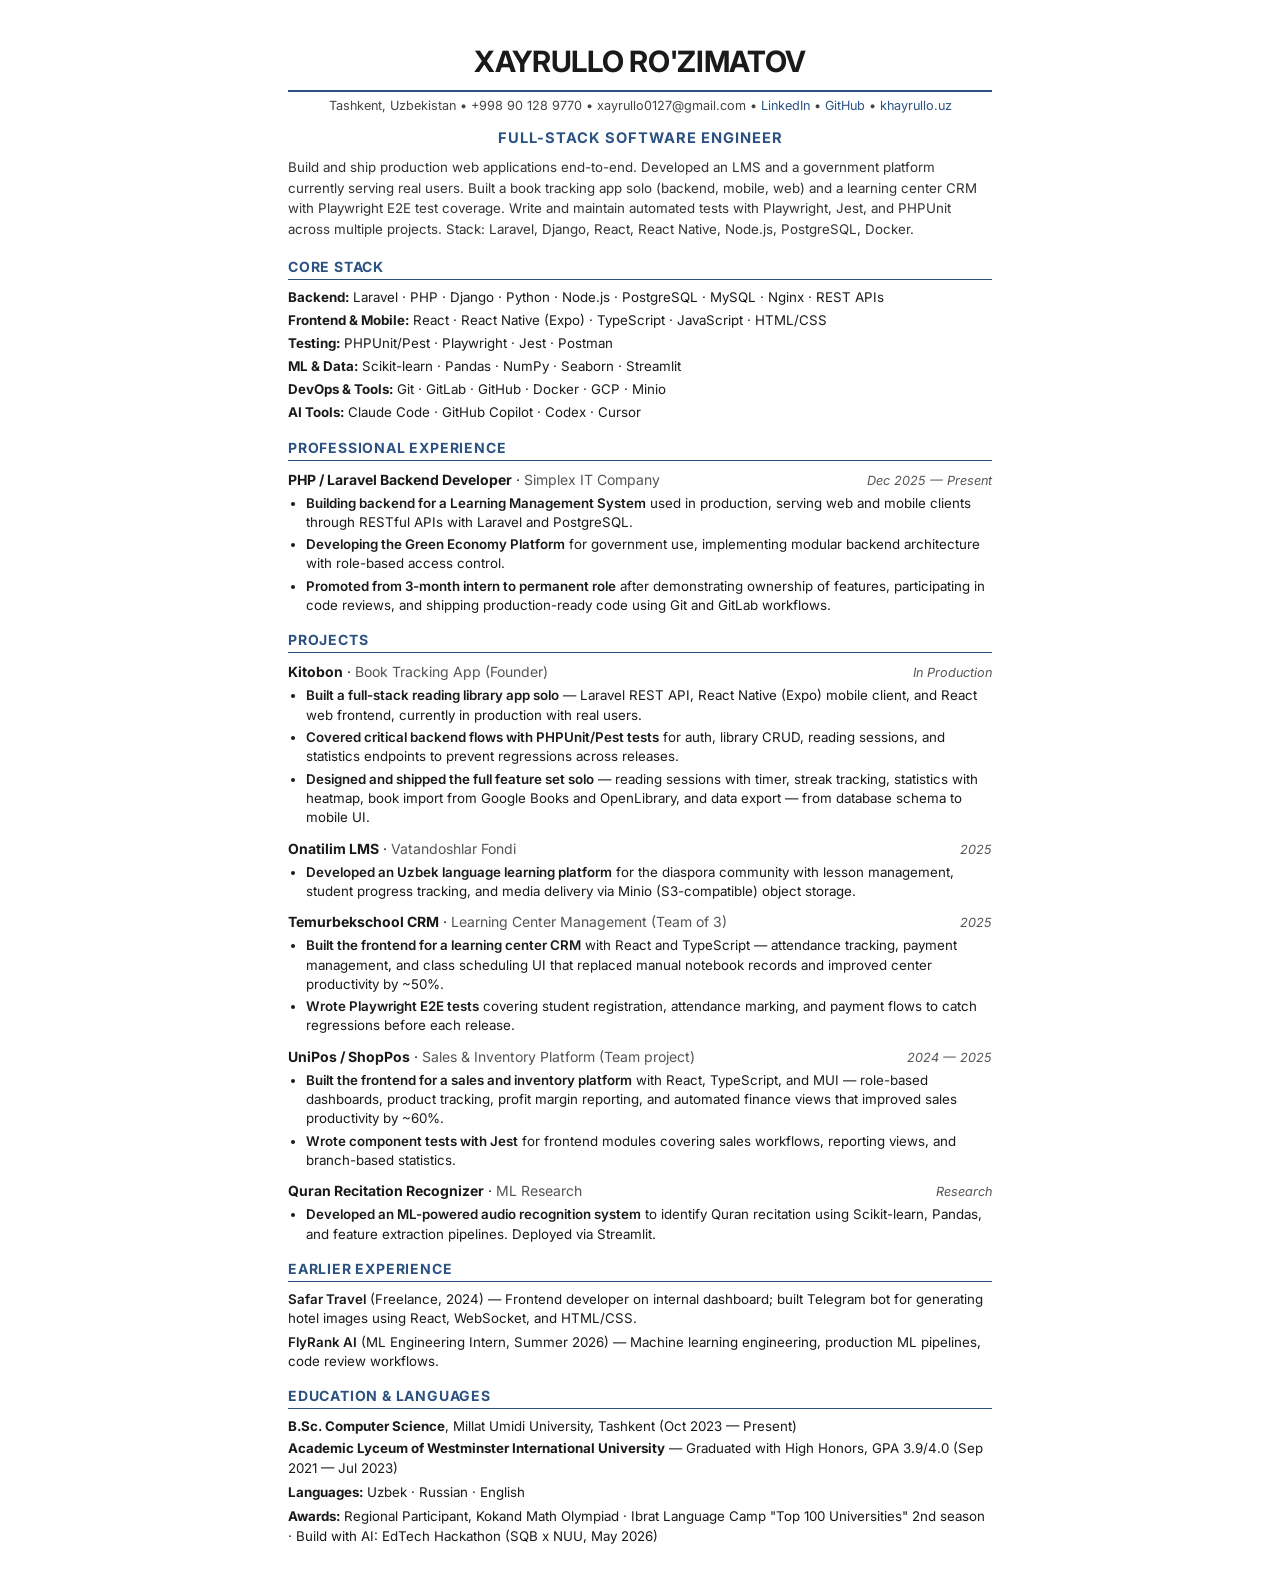
==== cv.html @ e72796e7 "Add professional CV (HTML + PDF) for Vention QA internship - cv.html: Abulqosim Rafiqov-style single" ====
<!DOCTYPE html>
<html lang="en">
<head>
<meta charset="UTF-8">
<meta name="viewport" content="width=device-width, initial-scale=1.0">
<title>Xayrullo Ro'zimatov — Full-Stack Software Engineer</title>
<style>
  @import url('https://fonts.googleapis.com/css2?family=Inter:wght@400;500;600;700&display=swap');

  * { margin: 0; padding: 0; box-sizing: border-box; }

  body {
    font-family: 'Inter', -apple-system, sans-serif;
    color: #1a1a1a;
    line-height: 1.5;
    font-size: 10.5pt;
    background: #fff;
  }

  .page {
    max-width: 800px;
    margin: 0 auto;
    padding: 40px 48px;
  }

  /* Header */
  @page {
    margin: 0.4in 0.4in;
  }

  .name {
    font-size: 22pt;
    font-weight: 700;
    text-align: center;
    letter-spacing: -0.3px;
    color: #1a1a1a;
    border-bottom: 2.5px solid #2c5282;
    padding-bottom: 6px;
    margin-bottom: 4px;
  }

  .contact-line {
    text-align: center;
    font-size: 9.5pt;
    color: #444;
    margin-bottom: 12px;
  }

  .contact-line a {
    color: #2c5282;
    text-decoration: none;
  }

  /* Title & Summary */
  .title-line {
    text-align: center;
    font-size: 11pt;
    font-weight: 700;
    color: #2c5282;
    text-transform: uppercase;
    letter-spacing: 1px;
    margin-bottom: 8px;
  }

  .summary {
    font-size: 10pt;
    color: #333;
    line-height: 1.55;
    margin-bottom: 16px;
  }

  /* Section headers */
  .section-head {
    font-size: 10.5pt;
    font-weight: 700;
    color: #2c5282;
    text-transform: uppercase;
    letter-spacing: 0.8px;
    border-bottom: 1.5px solid #2c5282;
    padding-bottom: 2px;
    margin-top: 14px;
    margin-bottom: 8px;
  }

  /* Core stack */
  .stack-row {
    margin-bottom: 3px;
    font-size: 10pt;
  }

  .stack-label {
    font-weight: 700;
    color: #1a1a1a;
  }

  /* Experience */
  .job-header {
    display: flex;
    justify-content: space-between;
    align-items: baseline;
    margin-bottom: 2px;
  }

  .job-title {
    font-weight: 700;
    font-size: 10.5pt;
  }

  .job-company {
    color: #555;
  }

  .job-date {
    font-size: 9.5pt;
    color: #555;
    font-style: italic;
    white-space: nowrap;
  }

  .achievements {
    list-style: disc;
    padding-left: 18px;
    margin-top: 4px;
    margin-bottom: 10px;
  }

  .achievements li {
    margin-bottom: 3px;
    font-size: 10pt;
    line-height: 1.45;
  }

  .achievements li strong {
    font-weight: 600;
  }

  /* Earlier experience */
  .earlier {
    font-size: 10pt;
    margin-bottom: 4px;
    line-height: 1.45;
  }

  .earlier strong {
    font-weight: 600;
  }

  /* Education */
  .edu-line {
    font-size: 10pt;
    margin-bottom: 2px;
  }

  /* Print */
  @media print {
    body { font-size: 10pt; }
    .page { padding: 24px 36px; max-width: 100%; }
    a { color: #2c5282 !important; }
  }
</style>
</head>
<body>
<div class="page">

  <div class="name">XAYRULLO RO'ZIMATOV</div>
  <div class="contact-line">
    Tashkent, Uzbekistan &bull; +998 90 128 9770 &bull; xayrullo0127@gmail.com &bull;
    <a href="https://www.linkedin.com/in/xayrullo-ro-zimatov-a2b4b7243/">LinkedIn</a> &bull;
    <a href="https://github.com/kruzimatov">GitHub</a> &bull;
    <a href="https://khayrullo.uz">khayrullo.uz</a>
  </div>

  <div class="title-line">Full-Stack Software Engineer</div>

  <div class="summary">
    Build and ship production web applications end-to-end. Developed an LMS and a government platform currently serving real users. Built a book tracking app solo (backend, mobile, web) and a learning center CRM with Playwright E2E test coverage. Write and maintain automated tests with Playwright, Jest, and PHPUnit across multiple projects. Stack: Laravel, Django, React, React Native, Node.js, PostgreSQL, Docker.
  </div>

  <div class="section-head">Core Stack</div>
  <div class="stack-row"><span class="stack-label">Backend:</span> Laravel &middot; PHP &middot; Django &middot; Python &middot; Node.js &middot; PostgreSQL &middot; MySQL &middot; Nginx &middot; REST APIs</div>
  <div class="stack-row"><span class="stack-label">Frontend & Mobile:</span> React &middot; React Native (Expo) &middot; TypeScript &middot; JavaScript &middot; HTML/CSS</div>
  <div class="stack-row"><span class="stack-label">Testing:</span> PHPUnit/Pest &middot; Playwright &middot; Jest &middot; Postman</div>
  <div class="stack-row"><span class="stack-label">ML & Data:</span> Scikit-learn &middot; Pandas &middot; NumPy &middot; Seaborn &middot; Streamlit</div>
  <div class="stack-row"><span class="stack-label">DevOps & Tools:</span> Git &middot; GitLab &middot; GitHub &middot; Docker &middot; GCP &middot; Minio</div>
  <div class="stack-row"><span class="stack-label">AI Tools:</span> Claude Code &middot; GitHub Copilot &middot; Codex &middot; Cursor</div>

  <div class="section-head">Professional Experience</div>

  <div class="job-header">
    <div><span class="job-title">PHP / Laravel Backend Developer</span> &middot; <span class="job-company">Simplex IT Company</span></div>
    <div class="job-date">Dec 2025 &mdash; Present</div>
  </div>
  <ul class="achievements">
    <li><strong>Building backend for a Learning Management System</strong> used in production, serving web and mobile clients through RESTful APIs with Laravel and PostgreSQL.</li>
    <li><strong>Developing the Green Economy Platform</strong> for government use, implementing modular backend architecture with role-based access control.</li>
    <li><strong>Promoted from 3-month intern to permanent role</strong> after demonstrating ownership of features, participating in code reviews, and shipping production-ready code using Git and GitLab workflows.</li>
  </ul>

  <div class="section-head">Projects</div>

  <div class="job-header">
    <div><span class="job-title">Kitobon</span> &middot; <span class="job-company">Book Tracking App (Founder)</span></div>
    <div class="job-date">In Production</div>
  </div>
  <ul class="achievements">
    <li><strong>Built a full-stack reading library app solo</strong> — Laravel REST API, React Native (Expo) mobile client, and React web frontend, currently in production with real users.</li>
    <li><strong>Covered critical backend flows with PHPUnit/Pest tests</strong> for auth, library CRUD, reading sessions, and statistics endpoints to prevent regressions across releases.</li>
    <li><strong>Designed and shipped the full feature set solo</strong> — reading sessions with timer, streak tracking, statistics with heatmap, book import from Google Books and OpenLibrary, and data export — from database schema to mobile UI.</li>
  </ul>

  <div class="job-header">
    <div><span class="job-title">Onatilim LMS</span> &middot; <span class="job-company">Vatandoshlar Fondi</span></div>
    <div class="job-date">2025</div>
  </div>
  <ul class="achievements">
    <li><strong>Developed an Uzbek language learning platform</strong> for the diaspora community with lesson management, student progress tracking, and media delivery via Minio (S3-compatible) object storage.</li>
  </ul>

  <div class="job-header">
    <div><span class="job-title">Temurbekschool CRM</span> &middot; <span class="job-company">Learning Center Management (Team of 3)</span></div>
    <div class="job-date">2025</div>
  </div>
  <ul class="achievements">
    <li><strong>Built the frontend for a learning center CRM</strong> with React and TypeScript — attendance tracking, payment management, and class scheduling UI that replaced manual notebook records and improved center productivity by ~50%.</li>
    <li><strong>Wrote Playwright E2E tests</strong> covering student registration, attendance marking, and payment flows to catch regressions before each release.</li>
  </ul>

  <div class="job-header">
    <div><span class="job-title">UniPos / ShopPos</span> &middot; <span class="job-company">Sales & Inventory Platform (Team project)</span></div>
    <div class="job-date">2024 &mdash; 2025</div>
  </div>
  <ul class="achievements">
    <li><strong>Built the frontend for a sales and inventory platform</strong> with React, TypeScript, and MUI — role-based dashboards, product tracking, profit margin reporting, and automated finance views that improved sales productivity by ~60%.</li>
    <li><strong>Wrote component tests with Jest</strong> for frontend modules covering sales workflows, reporting views, and branch-based statistics.</li>
  </ul>

  <div class="job-header">
    <div><span class="job-title">Quran Recitation Recognizer</span> &middot; <span class="job-company">ML Research</span></div>
    <div class="job-date">Research</div>
  </div>
  <ul class="achievements">
    <li><strong>Developed an ML-powered audio recognition system</strong> to identify Quran recitation using Scikit-learn, Pandas, and feature extraction pipelines. Deployed via Streamlit.</li>
  </ul>

  <div class="section-head">Earlier Experience</div>
  <div class="earlier"><strong>Safar Travel</strong> (Freelance, 2024) &mdash; Frontend developer on internal dashboard; built Telegram bot for generating hotel images using React, WebSocket, and HTML/CSS.</div>
  <div class="earlier"><strong>FlyRank AI</strong> (ML Engineering Intern, Summer 2026) &mdash; Machine learning engineering, production ML pipelines, code review workflows.</div>

  <div class="section-head">Education & Languages</div>
  <div class="edu-line"><strong>B.Sc. Computer Science</strong>, Millat Umidi University, Tashkent (Oct 2023 &mdash; Present)</div>
  <div class="edu-line"><strong>Academic Lyceum of Westminster International University</strong> &mdash; Graduated with High Honors, GPA 3.9/4.0 (Sep 2021 &mdash; Jul 2023)</div>
  <div class="edu-line" style="margin-top: 4px;"><strong>Languages:</strong> Uzbek &middot; Russian &middot; English</div>
  <div class="edu-line" style="margin-top: 4px;"><strong>Awards:</strong> Regional Participant, Kokand Math Olympiad &middot; Ibrat Language Camp "Top 100 Universities" 2nd season &middot; Build with AI: EdTech Hackathon (SQB x NUU, May 2026)</div>

</div>
</body>
</html>
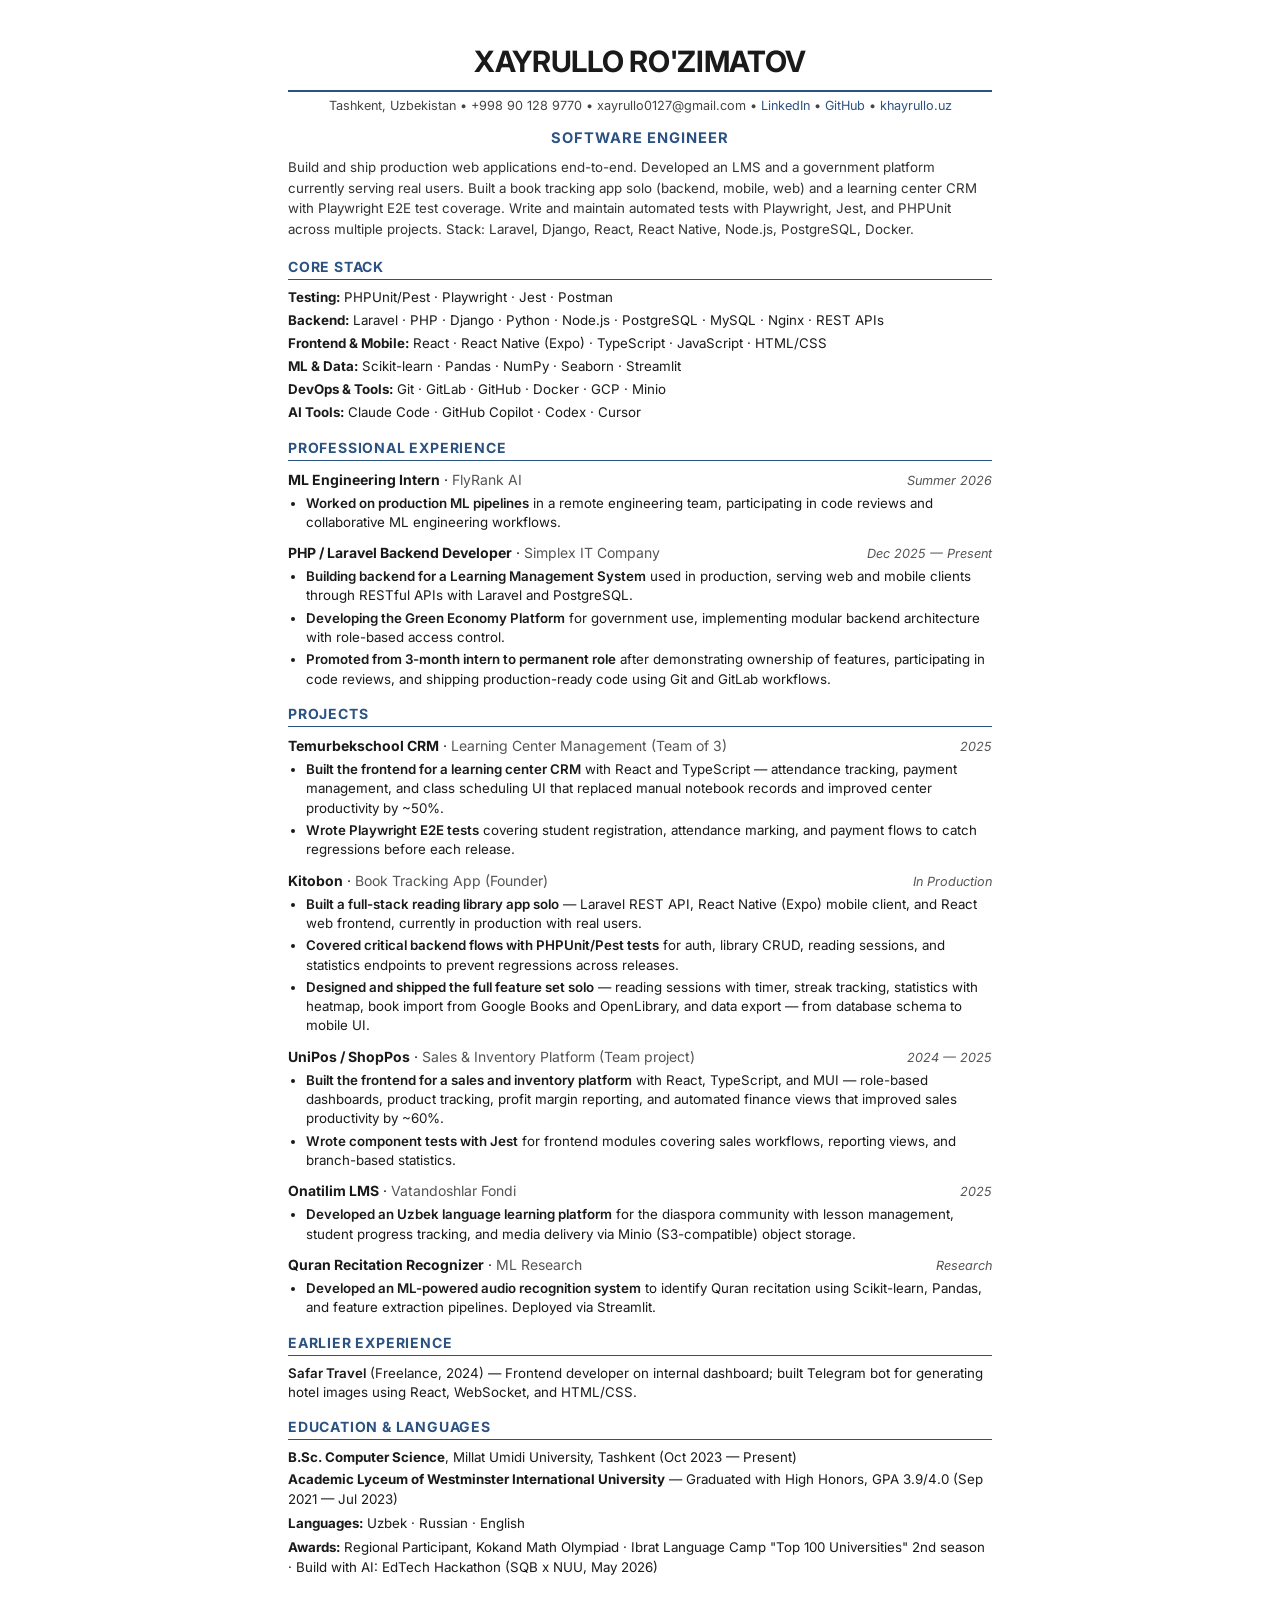
==== commit 380f2b71: "Optimize CV for QA internship application - Headline: Software Engineer - Testing first in Core Stac" ====
--- a/cv.html
+++ b/cv.html
@@ -170,16 +170,16 @@
     <a href="https://khayrullo.uz">khayrullo.uz</a>
   </div>
 
-  <div class="title-line">Full-Stack Software Engineer</div>
+  <div class="title-line">Software Engineer</div>
 
   <div class="summary">
     Build and ship production web applications end-to-end. Developed an LMS and a government platform currently serving real users. Built a book tracking app solo (backend, mobile, web) and a learning center CRM with Playwright E2E test coverage. Write and maintain automated tests with Playwright, Jest, and PHPUnit across multiple projects. Stack: Laravel, Django, React, React Native, Node.js, PostgreSQL, Docker.
   </div>
 
   <div class="section-head">Core Stack</div>
+  <div class="stack-row"><span class="stack-label">Testing:</span> PHPUnit/Pest &middot; Playwright &middot; Jest &middot; Postman</div>
   <div class="stack-row"><span class="stack-label">Backend:</span> Laravel &middot; PHP &middot; Django &middot; Python &middot; Node.js &middot; PostgreSQL &middot; MySQL &middot; Nginx &middot; REST APIs</div>
   <div class="stack-row"><span class="stack-label">Frontend & Mobile:</span> React &middot; React Native (Expo) &middot; TypeScript &middot; JavaScript &middot; HTML/CSS</div>
-  <div class="stack-row"><span class="stack-label">Testing:</span> PHPUnit/Pest &middot; Playwright &middot; Jest &middot; Postman</div>
   <div class="stack-row"><span class="stack-label">ML & Data:</span> Scikit-learn &middot; Pandas &middot; NumPy &middot; Seaborn &middot; Streamlit</div>
   <div class="stack-row"><span class="stack-label">DevOps & Tools:</span> Git &middot; GitLab &middot; GitHub &middot; Docker &middot; GCP &middot; Minio</div>
   <div class="stack-row"><span class="stack-label">AI Tools:</span> Claude Code &middot; GitHub Copilot &middot; Codex &middot; Cursor</div>
@@ -187,6 +187,14 @@
   <div class="section-head">Professional Experience</div>
 
   <div class="job-header">
+    <div><span class="job-title">ML Engineering Intern</span> &middot; <span class="job-company">FlyRank AI</span></div>
+    <div class="job-date">Summer 2026</div>
+  </div>
+  <ul class="achievements">
+    <li><strong>Worked on production ML pipelines</strong> in a remote engineering team, participating in code reviews and collaborative ML engineering workflows.</li>
+  </ul>
+
+  <div class="job-header">
     <div><span class="job-title">PHP / Laravel Backend Developer</span> &middot; <span class="job-company">Simplex IT Company</span></div>
     <div class="job-date">Dec 2025 &mdash; Present</div>
   </div>
@@ -199,6 +207,15 @@
   <div class="section-head">Projects</div>
 
   <div class="job-header">
+    <div><span class="job-title">Temurbekschool CRM</span> &middot; <span class="job-company">Learning Center Management (Team of 3)</span></div>
+    <div class="job-date">2025</div>
+  </div>
+  <ul class="achievements">
+    <li><strong>Built the frontend for a learning center CRM</strong> with React and TypeScript — attendance tracking, payment management, and class scheduling UI that replaced manual notebook records and improved center productivity by ~50%.</li>
+    <li><strong>Wrote Playwright E2E tests</strong> covering student registration, attendance marking, and payment flows to catch regressions before each release.</li>
+  </ul>
+
+  <div class="job-header">
     <div><span class="job-title">Kitobon</span> &middot; <span class="job-company">Book Tracking App (Founder)</span></div>
     <div class="job-date">In Production</div>
   </div>
@@ -209,6 +226,15 @@
   </ul>
 
   <div class="job-header">
+    <div><span class="job-title">UniPos / ShopPos</span> &middot; <span class="job-company">Sales & Inventory Platform (Team project)</span></div>
+    <div class="job-date">2024 &mdash; 2025</div>
+  </div>
+  <ul class="achievements">
+    <li><strong>Built the frontend for a sales and inventory platform</strong> with React, TypeScript, and MUI — role-based dashboards, product tracking, profit margin reporting, and automated finance views that improved sales productivity by ~60%.</li>
+    <li><strong>Wrote component tests with Jest</strong> for frontend modules covering sales workflows, reporting views, and branch-based statistics.</li>
+  </ul>
+
+  <div class="job-header">
     <div><span class="job-title">Onatilim LMS</span> &middot; <span class="job-company">Vatandoshlar Fondi</span></div>
     <div class="job-date">2025</div>
   </div>
@@ -217,24 +243,6 @@
   </ul>
 
   <div class="job-header">
-    <div><span class="job-title">Temurbekschool CRM</span> &middot; <span class="job-company">Learning Center Management (Team of 3)</span></div>
-    <div class="job-date">2025</div>
-  </div>
-  <ul class="achievements">
-    <li><strong>Built the frontend for a learning center CRM</strong> with React and TypeScript — attendance tracking, payment management, and class scheduling UI that replaced manual notebook records and improved center productivity by ~50%.</li>
-    <li><strong>Wrote Playwright E2E tests</strong> covering student registration, attendance marking, and payment flows to catch regressions before each release.</li>
-  </ul>
-
-  <div class="job-header">
-    <div><span class="job-title">UniPos / ShopPos</span> &middot; <span class="job-company">Sales & Inventory Platform (Team project)</span></div>
-    <div class="job-date">2024 &mdash; 2025</div>
-  </div>
-  <ul class="achievements">
-    <li><strong>Built the frontend for a sales and inventory platform</strong> with React, TypeScript, and MUI — role-based dashboards, product tracking, profit margin reporting, and automated finance views that improved sales productivity by ~60%.</li>
-    <li><strong>Wrote component tests with Jest</strong> for frontend modules covering sales workflows, reporting views, and branch-based statistics.</li>
-  </ul>
-
-  <div class="job-header">
     <div><span class="job-title">Quran Recitation Recognizer</span> &middot; <span class="job-company">ML Research</span></div>
     <div class="job-date">Research</div>
   </div>
@@ -244,7 +252,6 @@
 
   <div class="section-head">Earlier Experience</div>
   <div class="earlier"><strong>Safar Travel</strong> (Freelance, 2024) &mdash; Frontend developer on internal dashboard; built Telegram bot for generating hotel images using React, WebSocket, and HTML/CSS.</div>
-  <div class="earlier"><strong>FlyRank AI</strong> (ML Engineering Intern, Summer 2026) &mdash; Machine learning engineering, production ML pipelines, code review workflows.</div>
 
   <div class="section-head">Education & Languages</div>
   <div class="edu-line"><strong>B.Sc. Computer Science</strong>, Millat Umidi University, Tashkent (Oct 2023 &mdash; Present)</div>
